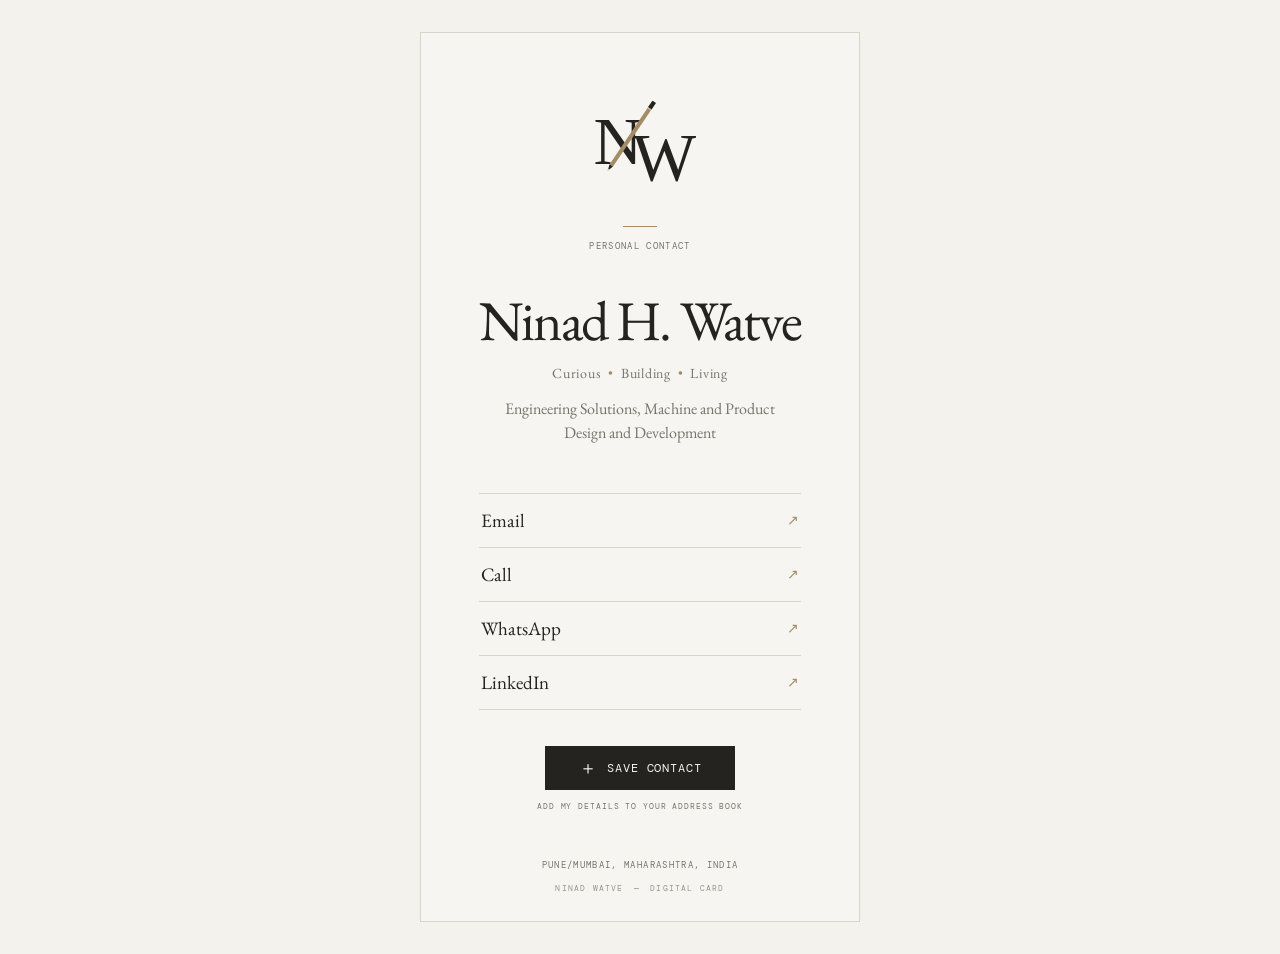
==== card/index.html @ 3dec089f "Digital Visiting Card Added V Card and Digital Card" ====
<!doctype html>
<html lang="en">
<head>
  <meta charset="utf-8">
  <meta name="viewport" content="width=device-width, initial-scale=1">
  <meta name="theme-color" content="#f4f2ed">
  <meta name="description" content="Ninad Watve — Curious • Building • Living. Digital visiting card.">
  <meta property="og:title" content="Ninad Watve">
  <meta property="og:description" content="Curious • Building • Living">
  <meta property="og:type" content="website">
  <title>Ninad Watve — Digital Visiting Card</title>
  <link rel="icon" href="assets/nw-mark.svg" type="image/svg+xml">
  <link rel="stylesheet" href="styles.css">
  <script src="config.js" defer></script>
  <script src="script.js" defer></script>
</head>
<body>
  <main class="card" aria-labelledby="person-name">
    <header class="brand">
      <img class="brand-mark" src="assets/nw-monogram.svg" alt="NW monogram with pencil" width="112" height="112">
      <span class="brand-rule" aria-hidden="true"></span>
      <p class="eyebrow">PERSONAL CONTACT</p>
    </header>

    <section class="identity">
      <h1 id="person-name">Ninad Watve</h1>
      <p class="motto">Curious <span>•</span> Building <span>•</span> Living</p>
      <p id="tagline" class="tagline" hidden></p>
    </section>

    <nav id="contact-links" class="contact-links" aria-label="Contact links"></nav>

    <section class="save-contact">
      <button id="save-contact" class="save-button" type="button">
        <span class="save-icon" aria-hidden="true">＋</span>
        <span>Save contact</span>
      </button>
      <p class="save-note">Add my details to your address book</p>
    </section>

    <footer class="footer">
      <p id="location" class="location"></p>
      <p class="site-credit">NINAD WATVE <span>—</span> DIGITAL CARD</p>
    </footer>
  </main>
  <noscript><p class="noscript">Please enable JavaScript to view contact links and save the contact.</p></noscript>
</body>
</html>
---- card/styles.css ----
@import url('https://fonts.googleapis.com/css2?family=DM+Mono:wght@400;500&family=EB+Garamond:wght@400;500;600&display=swap');

:root {
  color-scheme: light;
  --paper: #f4f2ed;
  --ink: #24231f;
  --muted: #77746c;
  --line: #d8d4ca;
  --accent: #a58c63;
  --serif: "EB Garamond", "Iowan Old Style", "Baskerville", Georgia, serif;
  --mono: "DM Mono", "SFMono-Regular", Consolas, monospace;
}
* { box-sizing: border-box; }
html { min-height: 100%; background: var(--paper); }
body {
  margin: 0; min-height: 100vh; display: grid; place-items: center;
  padding: 32px 18px; color: var(--ink); background: var(--paper);
  font-family: var(--serif);
}
.card {
  width: min(100%, 440px); min-height: min(760px, calc(100vh - 64px));
  padding: clamp(30px, 7vw, 54px) clamp(25px, 8vw, 58px) 28px;
  display: flex; flex-direction: column; align-items: center;
  border: 1px solid var(--line); background: rgba(255,255,255,.22);
}
.brand { display: flex; flex-direction: column; align-items: center; }
.brand-mark { width: 116px; height: 116px; display: block; }
.brand-rule { width: 34px; height: 1px; margin: 23px 0 13px; background: var(--accent); }
.eyebrow, .site-credit, .location, .save-note {
  font-family: var(--mono); text-transform: uppercase; letter-spacing: .15em;
}
.eyebrow { margin: 0; color: var(--muted); font-size: 9px; }
.identity { margin: 42px 0 0; text-align: center; }
h1 { margin: 0; font-size: clamp(42px, 12vw, 56px); line-height: .98; font-weight: 400; letter-spacing: -.035em; }
.motto { margin: 15px 0 0; color: var(--muted); font-size: 14px; letter-spacing: .055em; }
.motto span { color: var(--accent); padding: 0 3px; }
.tagline { max-width: 290px; margin: 15px auto 0; color: var(--muted); font-size: 16px; line-height: 1.5; }
.contact-links {
  width: 100%; margin-top: 48px; border-top: 1px solid var(--line);
}
.contact-link {
  min-height: 54px; display: flex; justify-content: space-between; align-items: center;
  padding: 0 2px; border-bottom: 1px solid var(--line); color: var(--ink);
  text-decoration: none; font-size: 19px; transition: color .18s ease;
}
.contact-link:hover, .contact-link:focus-visible { color: var(--accent); }
.contact-link .arrow { color: var(--accent); font-family: var(--mono); font-size: 14px; }
.save-contact { margin-top: 36px; text-align: center; }
.save-button {
  display: inline-flex; gap: 10px; align-items: center; justify-content: center;
  min-width: 190px; padding: 13px 19px; border: 1px solid var(--ink);
  border-radius: 0; color: var(--paper); background: var(--ink);
  font: 12px var(--mono); letter-spacing: .07em; text-transform: uppercase; cursor: pointer;
  transition: background .18s ease, color .18s ease;
}
.save-button:hover, .save-button:focus-visible { color: var(--ink); background: transparent; }
.save-icon { font-size: 18px; line-height: 10px; }
.save-note { margin: 11px 0 0; color: var(--muted); font-size: 8px; letter-spacing: .11em; }
.footer { width: 100%; margin-top: auto; padding-top: 48px; text-align: center; }
.location { margin: 0 0 12px; color: var(--muted); font-size: 9px; }
.site-credit { margin: 0; color: #99958b; font-size: 8px; }
.site-credit span { color: var(--accent); padding: 0 4px; }
.noscript { position: fixed; bottom: 8px; left: 12px; right: 12px; text-align: center; font: 12px sans-serif; }
@media (max-width: 380px) {
  body { padding: 12px; }
  .card { min-height: calc(100vh - 24px); padding: 28px 23px 22px; }
  .identity { margin-top: 30px; }
  .contact-links { margin-top: 36px; }
}
@media (prefers-reduced-motion: reduce) { *, *::before, *::after { transition: none !important; } }
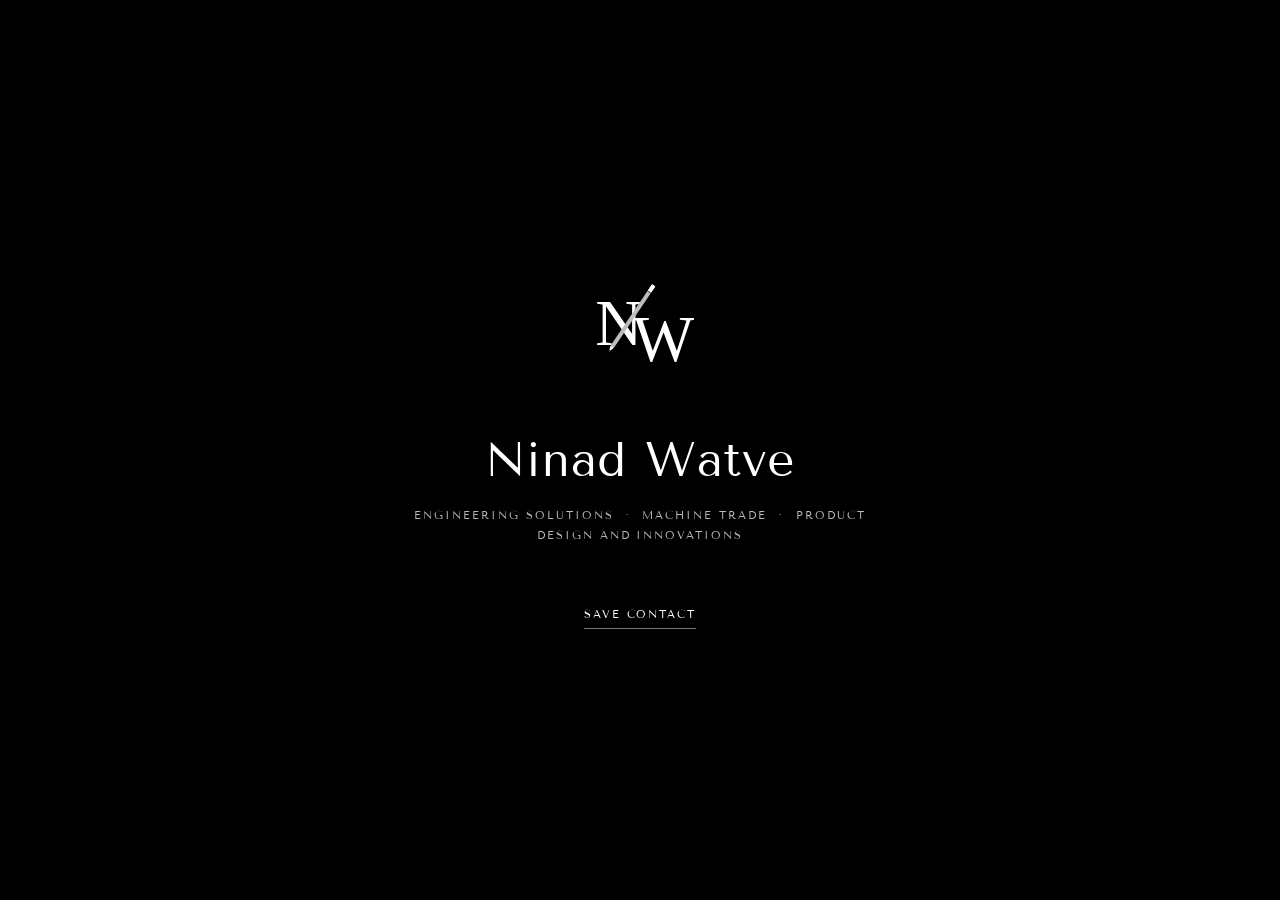
==== commit 1e75f9a3: "change of digital card" ====
--- a/card/index.html
+++ b/card/index.html
@@ -3,46 +3,18 @@
 <head>
   <meta charset="utf-8">
   <meta name="viewport" content="width=device-width, initial-scale=1">
-  <meta name="theme-color" content="#f4f2ed">
-  <meta name="description" content="Ninad Watve — Curious • Building • Living. Digital visiting card.">
-  <meta property="og:title" content="Ninad Watve">
-  <meta property="og:description" content="Curious • Building • Living">
-  <meta property="og:type" content="website">
-  <title>Ninad Watve — Digital Visiting Card</title>
+  <meta name="theme-color" content="#000000">
+  <meta name="description" content="Ninad Watve — Digital visiting card.">
+  <title>Ninad Watve</title>
   <link rel="icon" href="assets/nw-mark.svg" type="image/svg+xml">
   <link rel="stylesheet" href="styles.css">
-  <script src="config.js" defer></script>
-  <script src="script.js" defer></script>
 </head>
 <body>
-  <main class="card" aria-labelledby="person-name">
-    <header class="brand">
-      <img class="brand-mark" src="assets/nw-monogram.svg" alt="NW monogram with pencil" width="112" height="112">
-      <span class="brand-rule" aria-hidden="true"></span>
-      <p class="eyebrow">PERSONAL CONTACT</p>
-    </header>
-
-    <section class="identity">
-      <h1 id="person-name">Ninad Watve</h1>
-      <p class="motto">Curious <span>•</span> Building <span>•</span> Living</p>
-      <p id="tagline" class="tagline" hidden></p>
-    </section>
-
-    <nav id="contact-links" class="contact-links" aria-label="Contact links"></nav>
-
-    <section class="save-contact">
-      <button id="save-contact" class="save-button" type="button">
-        <span class="save-icon" aria-hidden="true">＋</span>
-        <span>Save contact</span>
-      </button>
-      <p class="save-note">Add my details to your address book</p>
-    </section>
-
-    <footer class="footer">
-      <p id="location" class="location"></p>
-      <p class="site-credit">NINAD WATVE <span>—</span> DIGITAL CARD</p>
-    </footer>
+  <main class="card">
+    <img class="mark" src="assets/nw-monogram.svg" alt="NW monogram" width="112" height="112">
+    <h1>Ninad Watve</h1>
+    <p class="descriptor">Engineering Solutions&nbsp; · &nbsp;Machine Trade&nbsp; · &nbsp;Product Design and Innovations</p>
+    <a class="vcard-link" href="Ninad-Watve.vcf" download="Ninad-Watve.vcf">Save contact</a>
   </main>
-  <noscript><p class="noscript">Please enable JavaScript to view contact links and save the contact.</p></noscript>
 </body>
 </html>
--- a/card/styles.css
+++ b/card/styles.css
@@ -1,70 +1,72 @@
-@import url('https://fonts.googleapis.com/css2?family=DM+Mono:wght@400;500&family=EB+Garamond:wght@400;500;600&display=swap');
+@import url('https://fonts.googleapis.com/css2?family=Tenor+Sans&display=swap');
 
 :root {
-  color-scheme: light;
-  --paper: #f4f2ed;
-  --ink: #24231f;
-  --muted: #77746c;
-  --line: #d8d4ca;
-  --accent: #a58c63;
-  --serif: "EB Garamond", "Iowan Old Style", "Baskerville", Georgia, serif;
-  --mono: "DM Mono", "SFMono-Regular", Consolas, monospace;
+  color-scheme: dark;
+  --background: #000;
+  --foreground: #fff;
+  --muted: #b8b8b8;
 }
 * { box-sizing: border-box; }
-html { min-height: 100%; background: var(--paper); }
+html, body {
+  min-height: 100%;
+  margin: 0;
+  background: var(--background);
+  color: var(--foreground);
+}
 body {
-  margin: 0; min-height: 100vh; display: grid; place-items: center;
-  padding: 32px 18px; color: var(--ink); background: var(--paper);
-  font-family: var(--serif);
+  min-height: 100vh;
+  display: grid;
+  place-items: center;
+  padding: 28px 20px;
+  font-family: "Tenor Sans", sans-serif;
+  -webkit-font-smoothing: antialiased;
 }
 .card {
-  width: min(100%, 440px); min-height: min(760px, calc(100vh - 64px));
-  padding: clamp(30px, 7vw, 54px) clamp(25px, 8vw, 58px) 28px;
-  display: flex; flex-direction: column; align-items: center;
-  border: 1px solid var(--line); background: rgba(255,255,255,.22);
+  width: min(100%, 460px);
+  min-height: min(700px, calc(100vh - 56px));
+  display: flex;
+  flex-direction: column;
+  align-items: center;
+  justify-content: center;
+  text-align: center;
 }
-.brand { display: flex; flex-direction: column; align-items: center; }
-.brand-mark { width: 116px; height: 116px; display: block; }
-.brand-rule { width: 34px; height: 1px; margin: 23px 0 13px; background: var(--accent); }
-.eyebrow, .site-credit, .location, .save-note {
-  font-family: var(--mono); text-transform: uppercase; letter-spacing: .15em;
+.mark {
+  display: block;
+  width: 112px;
+  height: 112px;
+  margin-bottom: 48px;
 }
-.eyebrow { margin: 0; color: var(--muted); font-size: 9px; }
-.identity { margin: 42px 0 0; text-align: center; }
-h1 { margin: 0; font-size: clamp(42px, 12vw, 56px); line-height: .98; font-weight: 400; letter-spacing: -.035em; }
-.motto { margin: 15px 0 0; color: var(--muted); font-size: 14px; letter-spacing: .055em; }
-.motto span { color: var(--accent); padding: 0 3px; }
-.tagline { max-width: 290px; margin: 15px auto 0; color: var(--muted); font-size: 16px; line-height: 1.5; }
-.contact-links {
-  width: 100%; margin-top: 48px; border-top: 1px solid var(--line);
+h1 {
+  margin: 0;
+  color: var(--foreground);
+  font-family: "Tenor Sans", sans-serif;
+  font-size: clamp(34px, 9vw, 48px);
+  font-weight: 400;
+  letter-spacing: .015em;
 }
-.contact-link {
-  min-height: 54px; display: flex; justify-content: space-between; align-items: center;
-  padding: 0 2px; border-bottom: 1px solid var(--line); color: var(--ink);
-  text-decoration: none; font-size: 19px; transition: color .18s ease;
+.descriptor {
+  margin: 18px 0 0;
+  color: var(--muted);
+  font-size: 11px;
+  line-height: 1.8;
+  letter-spacing: .18em;
+  text-transform: uppercase;
 }
-.contact-link:hover, .contact-link:focus-visible { color: var(--accent); }
-.contact-link .arrow { color: var(--accent); font-family: var(--mono); font-size: 14px; }
-.save-contact { margin-top: 36px; text-align: center; }
-.save-button {
-  display: inline-flex; gap: 10px; align-items: center; justify-content: center;
-  min-width: 190px; padding: 13px 19px; border: 1px solid var(--ink);
-  border-radius: 0; color: var(--paper); background: var(--ink);
-  font: 12px var(--mono); letter-spacing: .07em; text-transform: uppercase; cursor: pointer;
-  transition: background .18s ease, color .18s ease;
+.vcard-link {
+  display: inline-block;
+  margin-top: 62px;
+  padding: 0 0 7px;
+  border-bottom: 1px solid #777;
+  color: var(--foreground);
+  font-family: "Tenor Sans", sans-serif;
+  font-size: 11px;
+  letter-spacing: .18em;
+  text-decoration: none;
+  text-transform: uppercase;
+  transition: border-color .2s ease;
 }
-.save-button:hover, .save-button:focus-visible { color: var(--ink); background: transparent; }
-.save-icon { font-size: 18px; line-height: 10px; }
-.save-note { margin: 11px 0 0; color: var(--muted); font-size: 8px; letter-spacing: .11em; }
-.footer { width: 100%; margin-top: auto; padding-top: 48px; text-align: center; }
-.location { margin: 0 0 12px; color: var(--muted); font-size: 9px; }
-.site-credit { margin: 0; color: #99958b; font-size: 8px; }
-.site-credit span { color: var(--accent); padding: 0 4px; }
-.noscript { position: fixed; bottom: 8px; left: 12px; right: 12px; text-align: center; font: 12px sans-serif; }
+.vcard-link:hover, .vcard-link:focus-visible { border-color: #fff; }
 @media (max-width: 380px) {
-  body { padding: 12px; }
-  .card { min-height: calc(100vh - 24px); padding: 28px 23px 22px; }
-  .identity { margin-top: 30px; }
-  .contact-links { margin-top: 36px; }
+  .mark { width: 94px; height: 94px; margin-bottom: 38px; }
+  .vcard-link { margin-top: 50px; }
 }
-@media (prefers-reduced-motion: reduce) { *, *::before, *::after { transition: none !important; } }
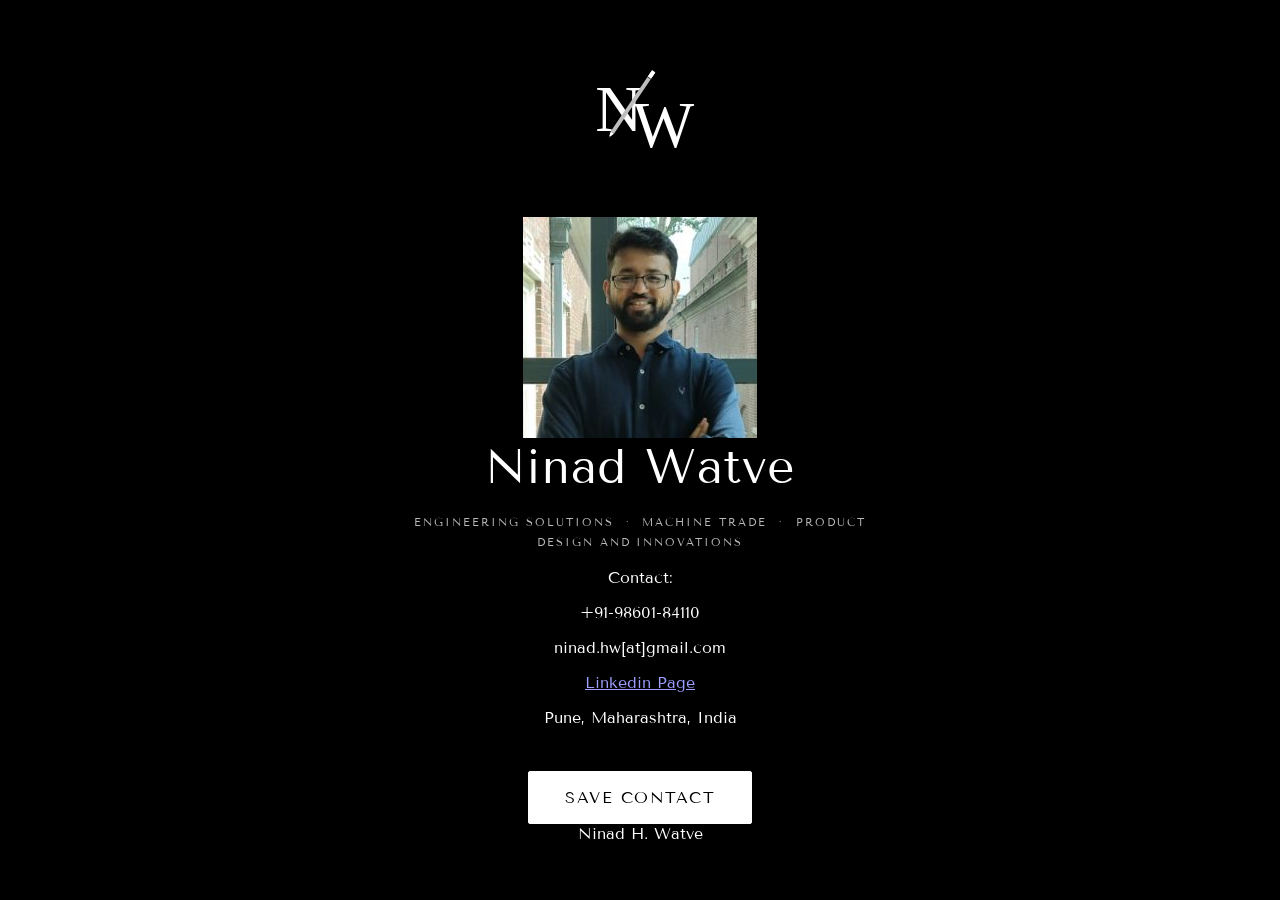
==== commit 029d3d89: "updated digital card" ====
--- a/card/index.html
+++ b/card/index.html
@@ -5,16 +5,67 @@
   <meta name="viewport" content="width=device-width, initial-scale=1">
   <meta name="theme-color" content="#000000">
   <meta name="description" content="Ninad Watve — Digital visiting card.">
-  <title>Ninad Watve</title>
+  <title>Ninad H. Watve</title>
   <link rel="icon" href="assets/nw-mark.svg" type="image/svg+xml">
   <link rel="stylesheet" href="styles.css">
 </head>
+
 <body>
   <main class="card">
+
     <img class="mark" src="assets/nw-monogram.svg" alt="NW monogram" width="112" height="112">
-    <h1>Ninad Watve</h1>
+
+
+<!-- Static Profile Photograph -->
+    <img class="portrait" src="assets/NinadPhoto.jpg" alt="Ninad Watve">
+
+
+
+<h1>Ninad Watve</h1>
     <p class="descriptor">Engineering Solutions&nbsp; · &nbsp;Machine Trade&nbsp; · &nbsp;Product Design and Innovations</p>
-    <a class="vcard-link" href="Ninad-Watve.vcf" download="Ninad-Watve.vcf">Save contact</a>
-  </main>
+
+ <!-- Static Contact Information -->
+    <section class="contact">
+
+      <p class="section-label">Contact:</p>
+
+      <p class="contact-line">
+        +91-98601-84110
+      </p>
+
+      <p class="contact-line">
+        ninad.hw[at]gmail.com
+      </p>
+
+
+      <p class="contact-line">
+        <a href = "https://in.linkedin.com/in/ninad-watwe-1b41a284" target="_blank"> Linkedin Page </a>
+	</p>
+
+      <p class="contact-line">
+        Pune, Maharashtra, India
+      </p>
+
+    </section>
+
+
+
+    
+
+
+<a class="contact-button"
+   href="Ninad-Watve.vcf"
+   download="Ninad-Watve.vcf">
+  Save Contact
+</a>
+  
+    <footer class="footer">
+      Ninad H. Watve
+    </footer>
+
+
+</main>
 </body>
 </html>
+
+
--- a/card/styles.css
+++ b/card/styles.css
@@ -70,3 +70,25 @@
   .mark { width: 94px; height: 94px; margin-bottom: 38px; }
   .vcard-link { margin-top: 50px; }
 }
+
+
+.contact-button {
+    display: inline-block;
+    margin-top: 28px;
+    padding: 16px 36px;
+    border: 1px solid #ffffff;
+    border-radius: 2px;
+    color: #000000;
+    background: #ffffff;
+    font-family: "Tenor Sans", sans-serif;
+    font-size: 16px;
+    letter-spacing: 1.5px;
+    text-decoration: none;
+    text-transform: uppercase;
+    transition: background 0.2s ease, color 0.2s ease;
+}
+
+.contact-button:hover {
+    background: transparent;
+    color: #ffffff;
+}
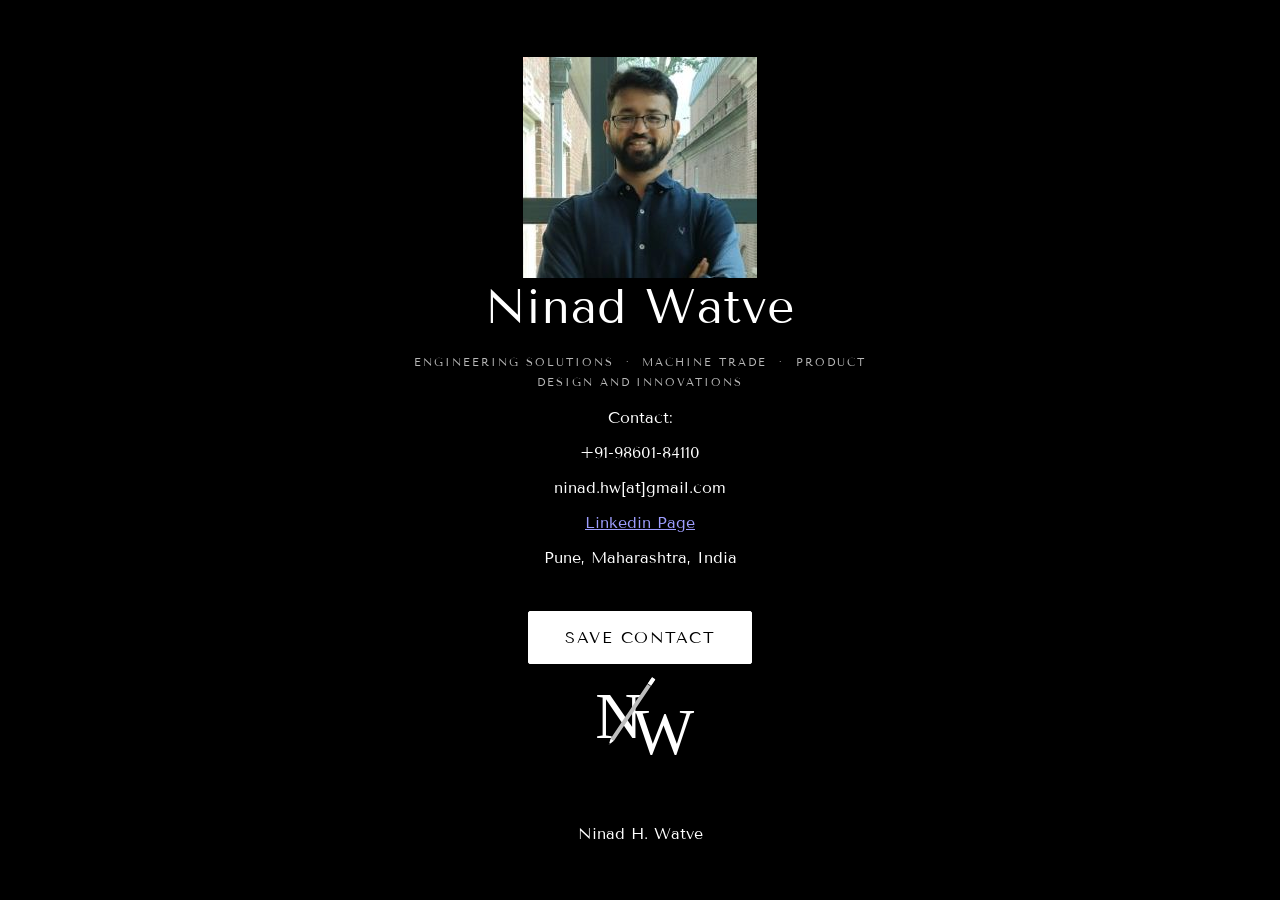
==== commit bfb13593: "minor edit" ====
--- a/card/index.html
+++ b/card/index.html
@@ -13,7 +13,7 @@
 <body>
   <main class="card">
 
-    <img class="mark" src="assets/nw-monogram.svg" alt="NW monogram" width="112" height="112">
+   
 
 
 <!-- Static Profile Photograph -->
@@ -58,6 +58,8 @@
    download="Ninad-Watve.vcf">
   Save Contact
 </a>
+
+ <img class="mark" src="assets/nw-monogram.svg" alt="NW monogram" width="112" height="112">
   
     <footer class="footer">
       Ninad H. Watve
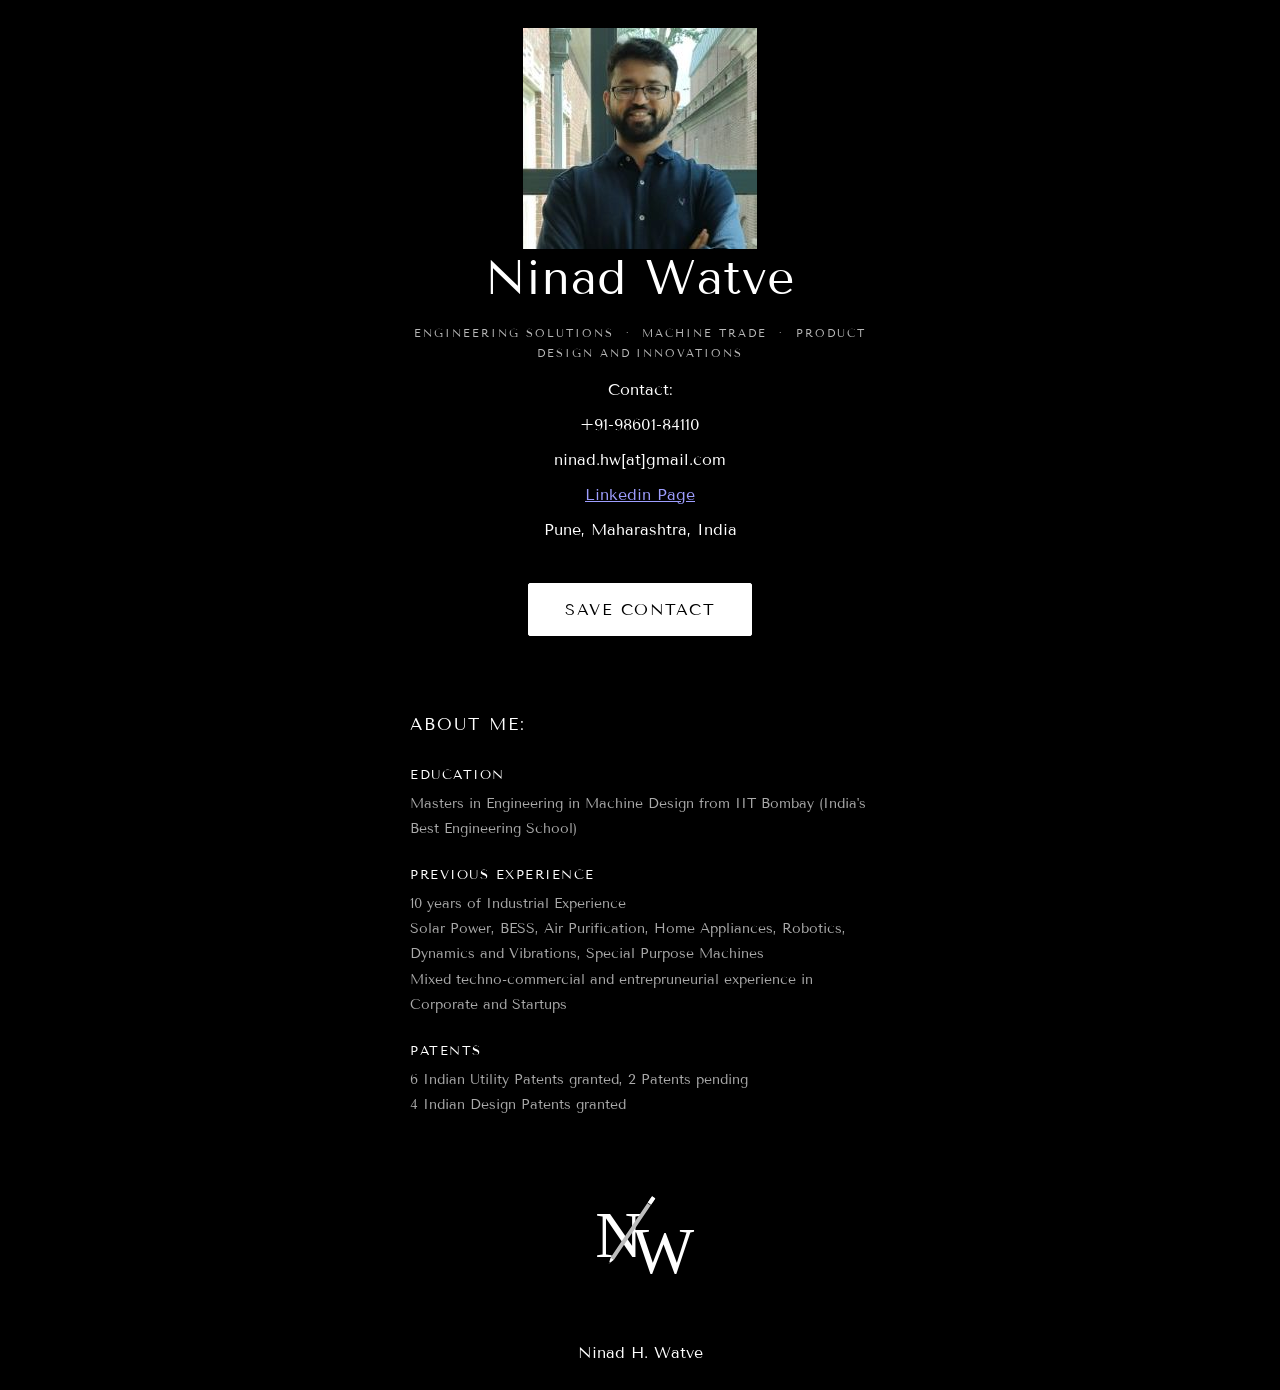
==== commit bbccf276: "added static information education, patents etc." ====
--- a/card/index.html
+++ b/card/index.html
@@ -59,6 +59,41 @@
   Save Contact
 </a>
 
+
+
+<section class="particulars">
+    <h2>About Me:</h2>
+
+    <div class="particular-item">
+        <h3>Education</h3>
+        <p>
+            Masters in Engineering in Machine Design from IIT Bombay (India's Best Engineering School)
+        </p>
+    </div>
+    <div class="particular-item">
+        <h3>Previous Experience</h3>
+        <p>
+            10 years of Industrial Experience <br> 
+            Solar Power, BESS, Air Purification, Home Appliances, 
+	    Robotics, Dynamics and Vibrations, Special Purpose Machines <br>
+	    Mixed techno-commercial and entrepruneurial experience in Corporate and Startups
+        </p>
+    </div>
+
+	
+    <div class="particular-item">
+        <h3>Patents</h3>
+        <p>
+            6 Indian Utility Patents granted, 2 Patents pending <br>
+	    4 Indian Design Patents granted
+        </p>
+    </div>
+
+
+</section>
+
+
+
  <img class="mark" src="assets/nw-monogram.svg" alt="NW monogram" width="112" height="112">
   
     <footer class="footer">
--- a/card/styles.css
+++ b/card/styles.css
@@ -91,4 +91,42 @@
 .contact-button:hover {
     background: transparent;
     color: #ffffff;
+}
+
+
+
+.particulars {
+    width: 100%;
+    max-width: 560px;
+    margin: 64px auto 40px;
+    text-align: left;
+}
+
+.particulars h2 {
+    font-size: 17px;
+    font-weight: normal;
+    letter-spacing: 2px;
+    text-transform: uppercase;
+    margin-bottom: 32px;
+}
+
+.particular-item {
+    margin-bottom: 26px;
+}
+
+.particular-item h3 {
+    font-size: 13px;
+    font-weight: normal;
+    letter-spacing: 1.5px;
+    text-transform: uppercase;
+    margin-bottom: 8px;
+    color: #ffffff;
+}
+
+.particular-item p {
+    font-size: 14px;
+    line-height: 1.8;
+    font-weight: normal;
+    color: #aaaaaa;
+    margin: 0;
 }
